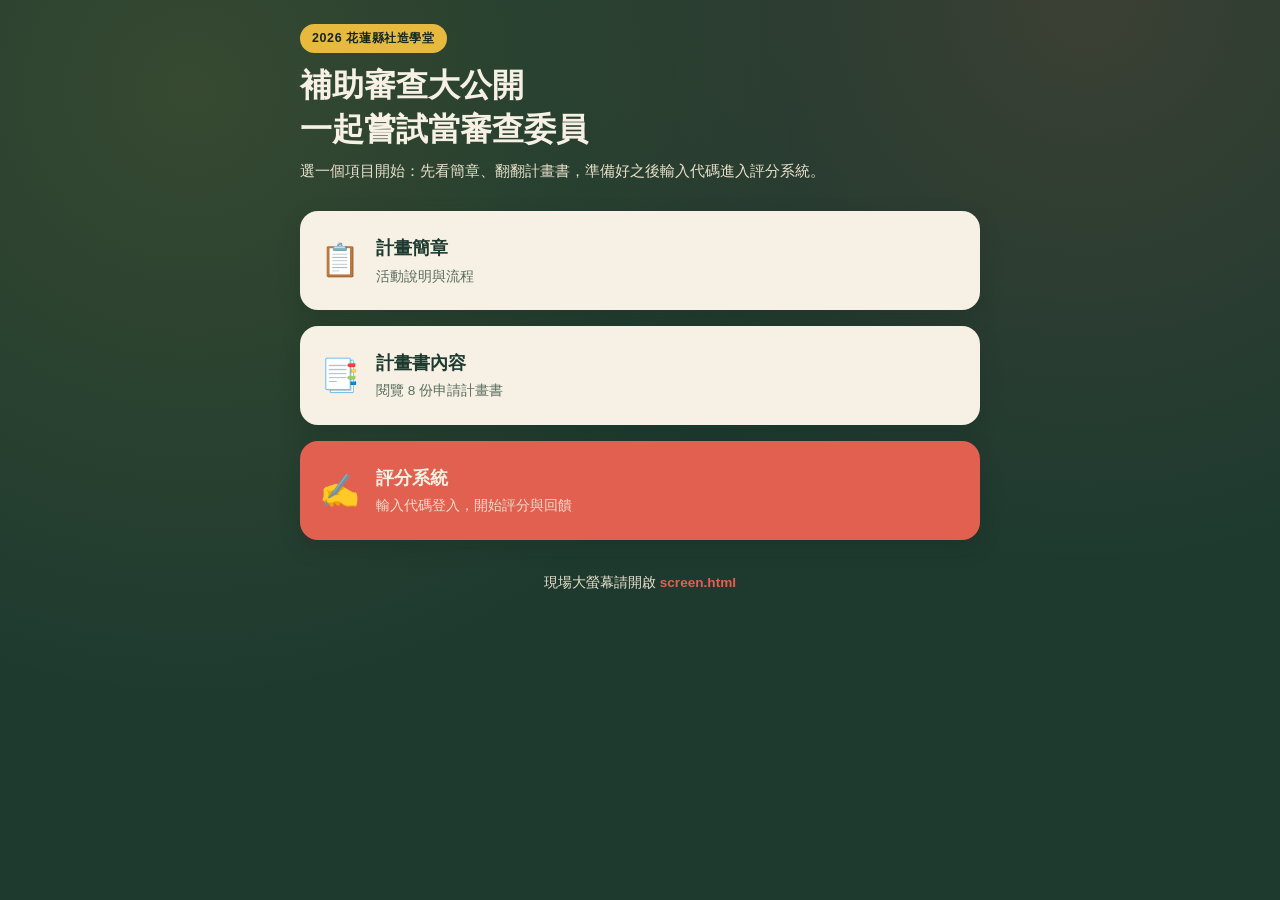
==== index.html @ 8f1ac2f1 "建立補助審查大公開活動網站初版 三大功能：參與者評分頁（計畫簡章/計畫書內容/評分系統）、現場投影展示頁（依階段切換內容）、後台管理頁（Firebase Auth 登入，控制階段、計畫書、參與者名單、" ====
<!doctype html>
<html lang="zh-Hant">
<head>
<meta charset="UTF-8" />
<meta name="viewport" content="width=device-width, initial-scale=1" />
<title>補助審查大公開｜一起嘗試當審查委員</title>
<link rel="stylesheet" href="css/style.css" />
</head>
<body>
<div class="wrap">
  <span class="eyebrow">2026 花蓮縣社造學堂</span>
  <h1 class="hero-title">補助審查大公開<br />一起嘗試當審查委員</h1>
  <p class="hero-sub">選一個項目開始：先看簡章、翻翻計畫書，準備好之後輸入代碼進入評分系統。</p>

  <div class="big-buttons">
    <a class="big-btn" href="brochure.html">
      <span class="icon">📋</span>
      <span>
        <span class="label">計畫簡章</span>
        <div class="desc">活動說明與流程</div>
      </span>
    </a>
    <a class="big-btn" href="plans.html">
      <span class="icon">📑</span>
      <span>
        <span class="label">計畫書內容</span>
        <div class="desc">閱覽 8 份申請計畫書</div>
      </span>
    </a>
    <a class="big-btn coral" href="score.html">
      <span class="icon">✍️</span>
      <span>
        <span class="label">評分系統</span>
        <div class="desc">輸入代碼登入，開始評分與回饋</div>
      </span>
    </a>
  </div>

  <p class="muted" style="margin-top:32px; text-align:center;">
    現場大螢幕請開啟 <a class="icon-link" href="screen.html">screen.html</a>
  </p>
</div>
</body>
</html>
---- css/style.css ----
/* 花蓮社造學堂｜補助審查大公開 — 共用樣式
   配色取自活動簡章：深綠底、奶油白文字區、珊瑚紅／芥黃點綴 */

:root {
  --green-deep: #1e3a2f;
  --green-darker: #142720;
  --green-mid: #2d5240;
  --cream: #f6f1e4;
  --cream-dim: #e9e1cc;
  --coral: #e2604f;
  --coral-dark: #c74a3a;
  --yellow: #e8b93f;
  --ink: #1e3a2f;
  --shadow: rgba(20, 39, 32, 0.25);
  --radius: 18px;
  --max-width: 720px;
}

* {
  box-sizing: border-box;
}

html, body {
  margin: 0;
  padding: 0;
}

body {
  font-family: "Noto Sans TC", "PingFang TC", "Microsoft JhengHei", sans-serif;
  background: var(--green-deep);
  background-image:
    radial-gradient(circle at 15% 10%, rgba(232, 185, 63, 0.12), transparent 45%),
    radial-gradient(circle at 85% 0%, rgba(226, 96, 79, 0.15), transparent 40%);
  color: var(--cream);
  min-height: 100vh;
  line-height: 1.65;
}

.wrap {
  max-width: var(--max-width);
  margin: 0 auto;
  padding: 24px 20px 60px;
}

/* 頂部標題列 */
.top-bar {
  display: flex;
  align-items: center;
  gap: 12px;
  padding: 6px 0 22px;
}

.top-bar .back-link {
  color: var(--cream);
  text-decoration: none;
  font-size: 0.95rem;
  opacity: 0.85;
  border: 1px solid rgba(246, 241, 228, 0.35);
  border-radius: 999px;
  padding: 6px 14px;
  white-space: nowrap;
}

.top-bar .back-link:hover {
  opacity: 1;
  border-color: var(--cream);
}

.top-bar h1 {
  font-size: 1.05rem;
  margin: 0;
  font-weight: 700;
  letter-spacing: 0.02em;
}

.eyebrow {
  display: inline-block;
  background: var(--yellow);
  color: var(--green-darker);
  font-weight: 700;
  font-size: 0.78rem;
  padding: 4px 12px;
  border-radius: 999px;
  margin-bottom: 10px;
  letter-spacing: 0.05em;
}

h1.hero-title {
  font-size: 1.7rem;
  margin: 0 0 6px;
  font-weight: 800;
  line-height: 1.4;
}

p.hero-sub {
  margin: 0 0 28px;
  color: var(--cream-dim);
  font-size: 0.95rem;
}

/* 大按鈕（首頁三大入口） */
.big-buttons {
  display: flex;
  flex-direction: column;
  gap: 16px;
}

.big-btn {
  display: flex;
  align-items: center;
  gap: 16px;
  background: var(--cream);
  color: var(--ink);
  border: none;
  border-radius: var(--radius);
  padding: 22px 20px;
  text-decoration: none;
  box-shadow: 0 8px 20px var(--shadow);
  transition: transform 0.15s ease, box-shadow 0.15s ease;
  cursor: pointer;
  font-family: inherit;
  text-align: left;
  width: 100%;
}

.big-btn:hover {
  transform: translateY(-2px);
  box-shadow: 0 12px 26px var(--shadow);
}

.big-btn:active {
  transform: translateY(0);
}

.big-btn .icon {
  font-size: 2rem;
  flex-shrink: 0;
}

.big-btn .label {
  font-size: 1.15rem;
  font-weight: 800;
}

.big-btn .desc {
  font-size: 0.85rem;
  color: #5a6d5f;
  margin-top: 2px;
}

.big-btn.coral {
  background: var(--coral);
  color: var(--cream);
}
.big-btn.coral .desc {
  color: rgba(246, 241, 228, 0.85);
}

/* 卡片 */
.card {
  background: var(--cream);
  color: var(--ink);
  border-radius: var(--radius);
  padding: 20px;
  box-shadow: 0 6px 18px var(--shadow);
  margin-bottom: 16px;
}

.card h2 {
  margin-top: 0;
  font-size: 1.15rem;
}

.card p {
  color: #4b5c4f;
}

/* 列表按鈕（計畫書清單） */
.list-btn {
  display: flex;
  justify-content: space-between;
  align-items: center;
  width: 100%;
  background: var(--cream);
  color: var(--ink);
  border: none;
  border-radius: 14px;
  padding: 16px 18px;
  margin-bottom: 12px;
  font-size: 1rem;
  font-weight: 700;
  text-align: left;
  cursor: pointer;
  box-shadow: 0 4px 12px var(--shadow);
  font-family: inherit;
}

.list-btn .arrow {
  color: var(--coral);
  font-size: 1.2rem;
}

.list-btn .rank-badge {
  background: var(--yellow);
  color: var(--green-darker);
  font-weight: 800;
  border-radius: 999px;
  padding: 3px 10px;
  font-size: 0.85rem;
  margin-right: 10px;
}

/* 按鈕 */
.btn {
  display: inline-block;
  background: var(--coral);
  color: var(--cream);
  border: none;
  border-radius: 999px;
  padding: 12px 26px;
  font-weight: 700;
  font-size: 1rem;
  cursor: pointer;
  text-decoration: none;
  font-family: inherit;
}

.btn:hover {
  background: var(--coral-dark);
}

.btn.secondary {
  background: transparent;
  border: 1.5px solid var(--cream);
  color: var(--cream);
}

.btn.small {
  padding: 8px 18px;
  font-size: 0.85rem;
}

.btn:disabled {
  opacity: 0.5;
  cursor: not-allowed;
}

/* 表單 */
label {
  display: block;
  font-weight: 700;
  margin-bottom: 6px;
  font-size: 0.9rem;
}

input[type="text"],
input[type="password"],
input[type="email"],
input[type="url"],
input[type="number"],
textarea,
select {
  width: 100%;
  padding: 11px 14px;
  border-radius: 10px;
  border: 1.5px solid #d8d0b8;
  font-size: 1rem;
  font-family: inherit;
  margin-bottom: 16px;
  background: #fff;
  color: var(--ink);
}

textarea {
  min-height: 100px;
  resize: vertical;
}

.field-row {
  display: flex;
  gap: 12px;
}
.field-row > * {
  flex: 1;
}

/* 評分滑桿 */
.score-item {
  margin-bottom: 18px;
  padding-bottom: 16px;
  border-bottom: 1px solid #e5ded0;
}
.score-item:last-of-type {
  border-bottom: none;
}
.score-item .score-head {
  display: flex;
  justify-content: space-between;
  align-items: baseline;
  margin-bottom: 6px;
}
.score-item .score-head .name {
  font-weight: 700;
}
.score-item .score-head .value {
  font-weight: 800;
  color: var(--coral-dark);
}
.score-item input[type="range"] {
  width: 100%;
  accent-color: var(--coral);
}
.score-item .hint {
  font-size: 0.78rem;
  color: #7a8a7d;
  margin-top: 2px;
}

.total-box {
  display: flex;
  justify-content: space-between;
  align-items: center;
  background: var(--green-mid);
  color: var(--cream);
  border-radius: 14px;
  padding: 16px 18px;
  margin: 18px 0;
  font-weight: 800;
  font-size: 1.1rem;
}

/* 狀態文字 */
.status-pill {
  display: inline-flex;
  align-items: center;
  gap: 6px;
  background: rgba(246, 241, 228, 0.12);
  border: 1px solid rgba(246, 241, 228, 0.3);
  border-radius: 999px;
  padding: 6px 14px;
  font-size: 0.85rem;
  margin-bottom: 8px;
}

.status-pill .dot {
  width: 8px;
  height: 8px;
  border-radius: 50%;
  background: var(--yellow);
}

.msg {
  border-radius: 12px;
  padding: 12px 16px;
  margin-bottom: 16px;
  font-size: 0.9rem;
}
.msg.error {
  background: #fbe1dc;
  color: #a13324;
}
.msg.ok {
  background: #dcecd8;
  color: #2c5c2a;
}

.muted {
  color: var(--cream-dim);
  font-size: 0.85rem;
}

.empty-state {
  text-align: center;
  padding: 40px 20px;
  color: var(--cream-dim);
}

/* 全螢幕展示頁 (screen.html) */
.screen-body {
  min-height: 100vh;
  display: flex;
  flex-direction: column;
  align-items: center;
  justify-content: center;
  padding: 40px;
  text-align: center;
}

.screen-fulltext {
  max-width: 900px;
  font-size: 1.6rem;
  white-space: pre-wrap;
  line-height: 1.9;
}

.screen-fulltext h2 {
  font-size: 2rem;
  color: var(--yellow);
  margin-bottom: 24px;
}

.rank-table {
  width: 100%;
  max-width: 800px;
  text-align: left;
}

.rank-row {
  display: flex;
  align-items: center;
  gap: 18px;
  background: var(--cream);
  color: var(--ink);
  border-radius: 16px;
  padding: 18px 24px;
  margin-bottom: 14px;
  cursor: pointer;
  box-shadow: 0 6px 16px var(--shadow);
  transition: transform 0.15s ease;
}
.rank-row:hover {
  transform: translateY(-2px);
}
.rank-row .rank-num {
  font-size: 1.6rem;
  font-weight: 800;
  color: var(--coral);
  width: 40px;
  flex-shrink: 0;
}
.rank-row .rank-name {
  flex: 1;
  font-size: 1.15rem;
  font-weight: 700;
}
.rank-row .rank-score {
  font-size: 1.4rem;
  font-weight: 800;
}

/* 回饋卡片 */
.feedback-item {
  background: #fff;
  border-radius: 12px;
  padding: 14px 16px;
  margin-bottom: 10px;
  text-align: left;
}
.feedback-item .fi-head {
  display: flex;
  justify-content: space-between;
  font-weight: 700;
  margin-bottom: 4px;
}
.feedback-item .fi-scores {
  font-size: 0.8rem;
  color: #6a7a6d;
  margin-bottom: 6px;
}

/* 後台表格 */
table.admin-table {
  width: 100%;
  border-collapse: collapse;
  background: var(--cream);
  color: var(--ink);
  border-radius: 12px;
  overflow: hidden;
  font-size: 0.88rem;
}
table.admin-table th, table.admin-table td {
  padding: 10px 12px;
  border-bottom: 1px solid #e5ded0;
  text-align: left;
}
table.admin-table th {
  background: #ece4cf;
  font-weight: 800;
}

.tab-bar {
  display: flex;
  gap: 8px;
  margin-bottom: 20px;
  overflow-x: auto;
}
.tab-bar button {
  background: rgba(246, 241, 228, 0.12);
  border: 1px solid rgba(246, 241, 228, 0.3);
  color: var(--cream);
  padding: 9px 16px;
  border-radius: 999px;
  font-family: inherit;
  font-size: 0.88rem;
  cursor: pointer;
  white-space: nowrap;
}
.tab-bar button.active {
  background: var(--coral);
  border-color: var(--coral);
  color: #fff;
  font-weight: 700;
}

.tab-panel {
  display: none;
}
.tab-panel.active {
  display: block;
}

.inline-form {
  display: flex;
  gap: 10px;
  flex-wrap: wrap;
  align-items: flex-end;
}
.inline-form > div {
  flex: 1;
  min-width: 140px;
}
.inline-form input, .inline-form select {
  margin-bottom: 0;
}

.icon-link {
  color: var(--coral);
  text-decoration: none;
  font-weight: 700;
  font-size: 0.85rem;
}

@media (min-width: 640px) {
  h1.hero-title { font-size: 2rem; }
  .screen-fulltext { font-size: 2rem; }
}
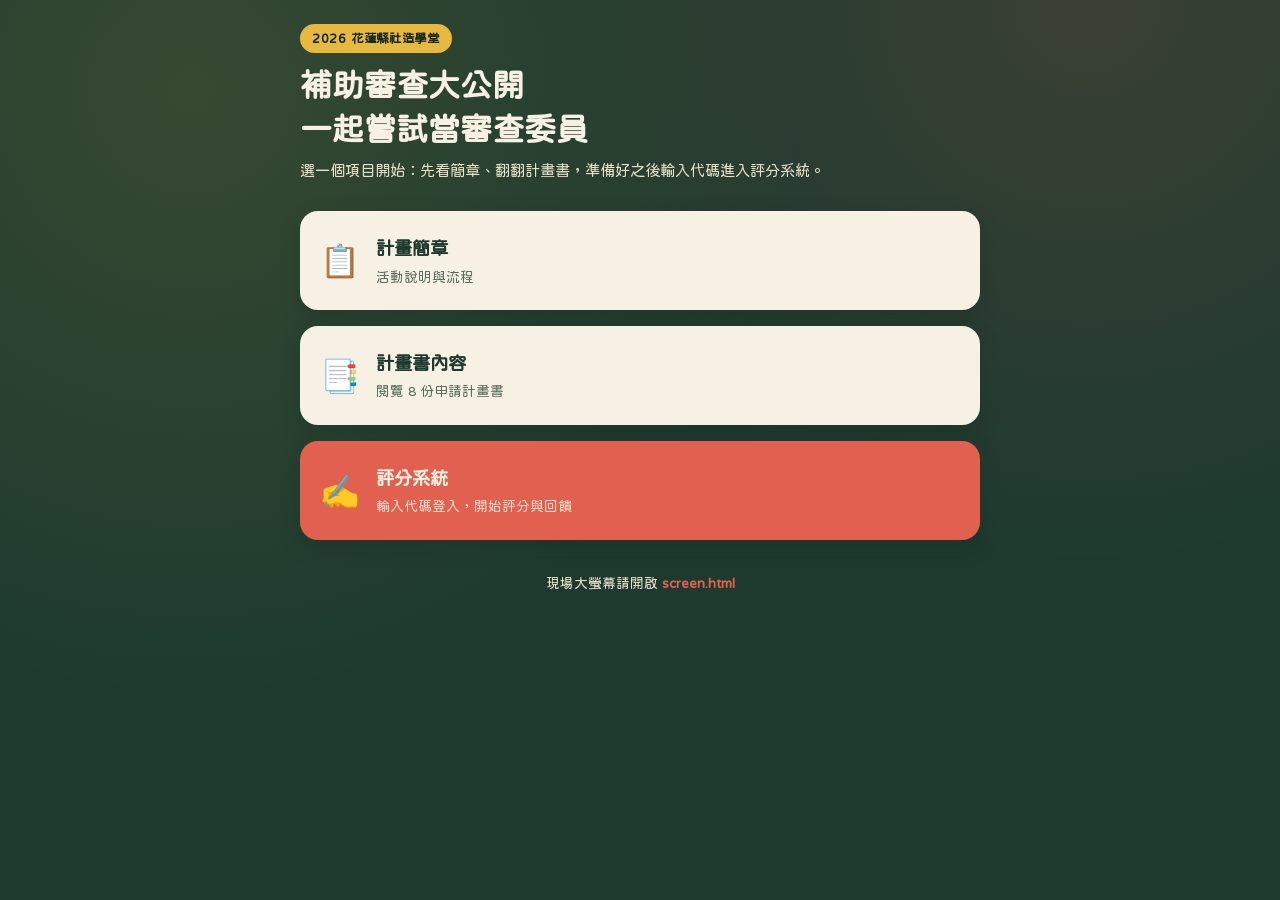
==== commit 8e5ed9ed: "全站字體改用 OPEN 粉圓（Huninn） 透過 Google Fonts 載入 justfont 的 OPEN 粉圓開源字型，套用到所有頁面，找不到時退回原本的 Noto Sans TC 等字體。" ====
--- a/index.html
+++ b/index.html
@@ -4,6 +4,9 @@
 <meta charset="UTF-8" />
 <meta name="viewport" content="width=device-width, initial-scale=1" />
 <title>補助審查大公開｜一起嘗試當審查委員</title>
+<link rel="preconnect" href="https://fonts.googleapis.com" />
+<link rel="preconnect" href="https://fonts.gstatic.com" crossorigin />
+<link href="https://fonts.googleapis.com/css2?family=Huninn&display=swap" rel="stylesheet" />
 <link rel="stylesheet" href="css/style.css" />
 </head>
 <body>
--- a/css/style.css
+++ b/css/style.css
@@ -26,7 +26,7 @@
 }
 
 body {
-  font-family: "Noto Sans TC", "PingFang TC", "Microsoft JhengHei", sans-serif;
+  font-family: "Huninn", "Noto Sans TC", "PingFang TC", "Microsoft JhengHei", sans-serif;
   background: var(--green-deep);
   background-image:
     radial-gradient(circle at 15% 10%, rgba(232, 185, 63, 0.12), transparent 45%),
@@ -438,24 +438,39 @@
   font-weight: 800;
 }
 
-/* 回饋卡片 */
+/* 回饋卡片（現場大螢幕用，字級對齊計畫標題層級，確保遠距離看得清楚） */
 .feedback-item {
   background: #fff;
+  color: var(--ink);
   border-radius: 12px;
-  padding: 14px 16px;
+  padding: 20px 22px;
+  margin-bottom: 14px;
+  text-align: left;
+}
+.feedback-item .fi-head {
+  display: flex;
+  justify-content: space-between;
+  align-items: baseline;
+  gap: 16px;
+  font-size: 1.5rem;
+  font-weight: 800;
+  color: var(--ink);
+  margin-bottom: 8px;
+}
+.feedback-item .fi-head .fi-score {
+  color: var(--coral-dark);
+  flex-shrink: 0;
+}
+.feedback-item .fi-scores {
+  font-size: 1.1rem;
+  font-weight: 600;
+  color: var(--ink);
   margin-bottom: 10px;
-  text-align: left;
-}
-.feedback-item .fi-head {
-  display: flex;
-  justify-content: space-between;
-  font-weight: 700;
-  margin-bottom: 4px;
-}
-.feedback-item .fi-scores {
-  font-size: 0.8rem;
-  color: #6a7a6d;
-  margin-bottom: 6px;
+}
+.feedback-item .fi-comment {
+  font-size: 1.15rem;
+  color: var(--ink);
+  line-height: 1.6;
 }
 
 /* 後台表格 */
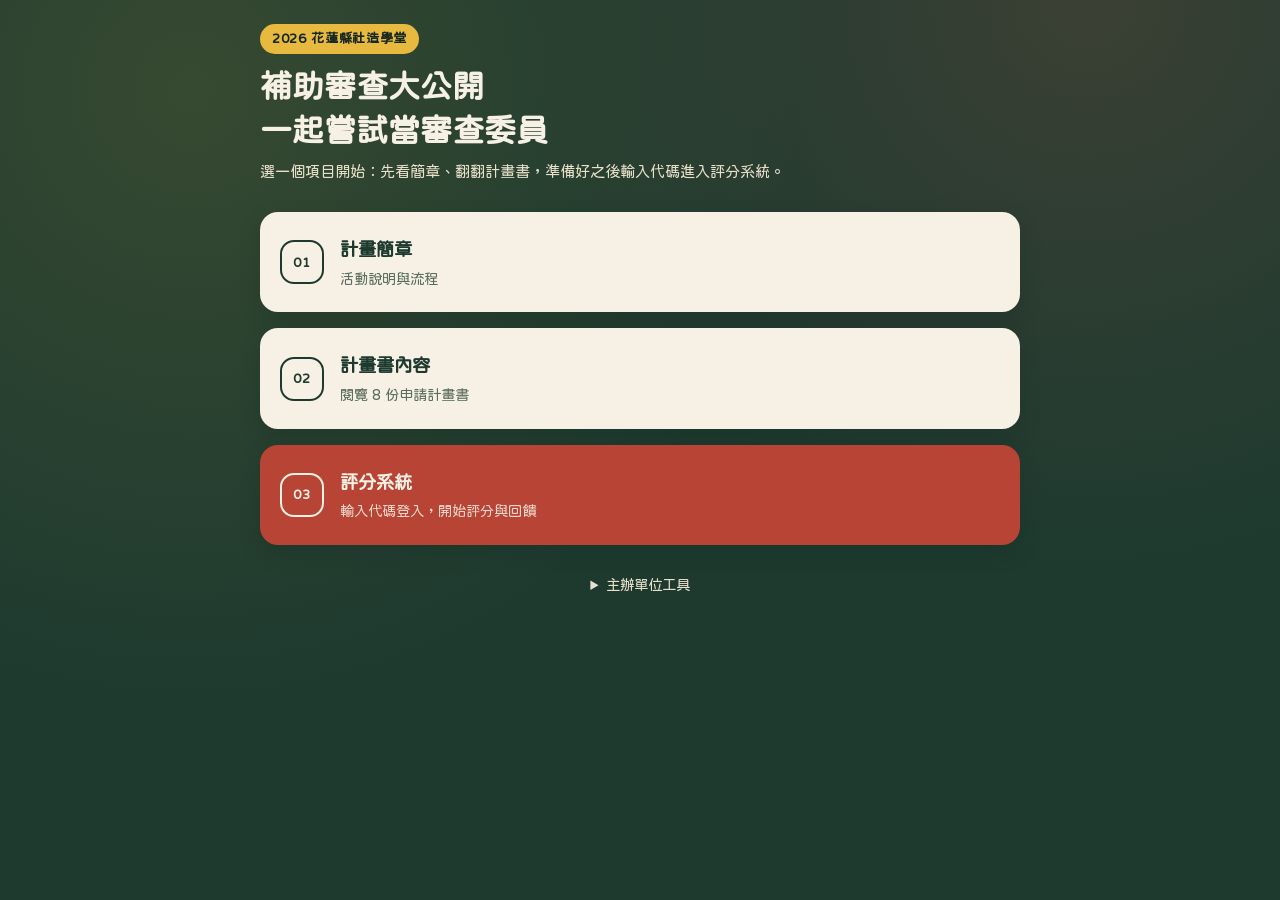
==== commit a5aa4f44: "安全性、無障礙與評分流程強化 - 新增 escapeHtml/safeExternalUrl，修補參與者姓名、回饋內容、計畫連結未逸碼就塞進 innerHTML 的儲存型 XSS 風險，並擋下非 ht" ====
--- a/index.html
+++ b/index.html
@@ -3,35 +3,39 @@
 <head>
 <meta charset="UTF-8" />
 <meta name="viewport" content="width=device-width, initial-scale=1" />
+<meta name="theme-color" content="#1e3a2f" />
+<meta name="description" content="2026 花蓮縣社造學堂補助審查體驗：閱讀簡章、查看計畫書並進行評分。" />
 <title>補助審查大公開｜一起嘗試當審查委員</title>
+<link rel="icon" href="favicon.svg" type="image/svg+xml" />
 <link rel="preconnect" href="https://fonts.googleapis.com" />
 <link rel="preconnect" href="https://fonts.gstatic.com" crossorigin />
 <link href="https://fonts.googleapis.com/css2?family=Huninn&display=swap" rel="stylesheet" />
 <link rel="stylesheet" href="css/style.css" />
 </head>
 <body>
-<div class="wrap">
+<a class="skip-link" href="#main-content">跳到主要內容</a>
+<main class="wrap" id="main-content">
   <span class="eyebrow">2026 花蓮縣社造學堂</span>
   <h1 class="hero-title">補助審查大公開<br />一起嘗試當審查委員</h1>
   <p class="hero-sub">選一個項目開始：先看簡章、翻翻計畫書，準備好之後輸入代碼進入評分系統。</p>
 
   <div class="big-buttons">
     <a class="big-btn" href="brochure.html">
-      <span class="icon">📋</span>
+      <span class="icon" aria-hidden="true">01</span>
       <span>
         <span class="label">計畫簡章</span>
         <div class="desc">活動說明與流程</div>
       </span>
     </a>
     <a class="big-btn" href="plans.html">
-      <span class="icon">📑</span>
+      <span class="icon" aria-hidden="true">02</span>
       <span>
         <span class="label">計畫書內容</span>
         <div class="desc">閱覽 8 份申請計畫書</div>
       </span>
     </a>
     <a class="big-btn coral" href="score.html">
-      <span class="icon">✍️</span>
+      <span class="icon" aria-hidden="true">03</span>
       <span>
         <span class="label">評分系統</span>
         <div class="desc">輸入代碼登入，開始評分與回饋</div>
@@ -39,9 +43,10 @@
     </a>
   </div>
 
-  <p class="muted" style="margin-top:32px; text-align:center;">
-    現場大螢幕請開啟 <a class="icon-link" href="screen.html">screen.html</a>
-  </p>
-</div>
+  <details class="organizer-tools">
+    <summary>主辦單位工具</summary>
+    <a class="icon-link" href="screen.html">開啟現場展示</a>
+  </details>
+</main>
 </body>
 </html>
--- a/css/style.css
+++ b/css/style.css
@@ -7,13 +7,14 @@
   --green-mid: #2d5240;
   --cream: #f6f1e4;
   --cream-dim: #e9e1cc;
-  --coral: #e2604f;
-  --coral-dark: #c74a3a;
+  --coral: #b84436;
+  --coral-dark: #963126;
   --yellow: #e8b93f;
   --ink: #1e3a2f;
   --shadow: rgba(20, 39, 32, 0.25);
   --radius: 18px;
-  --max-width: 720px;
+  --max-width: 800px;
+  --focus: #ffd45c;
 }
 
 * {
@@ -36,11 +37,37 @@
   line-height: 1.65;
 }
 
+a, button, input, textarea, select {
+  -webkit-tap-highlight-color: transparent;
+}
+
+:focus-visible {
+  outline: 3px solid var(--focus);
+  outline-offset: 3px;
+}
+
+.skip-link {
+  position: fixed;
+  z-index: 999;
+  top: 12px;
+  left: 12px;
+  padding: 10px 16px;
+  border-radius: 10px;
+  background: var(--cream);
+  color: var(--ink);
+  font-weight: 800;
+  transform: translateY(-160%);
+}
+.skip-link:focus { transform: translateY(0); }
+
 .wrap {
   max-width: var(--max-width);
   margin: 0 auto;
   padding: 24px 20px 60px;
 }
+
+.wrap.admin-wrap { max-width: 1180px; }
+.login-card { max-width: 460px; margin-inline: auto; }
 
 /* 頂部標題列 */
 .top-bar {
@@ -78,7 +105,7 @@
   background: var(--yellow);
   color: var(--green-darker);
   font-weight: 700;
-  font-size: 0.78rem;
+  font-size: 0.82rem;
   padding: 4px 12px;
   border-radius: 999px;
   margin-bottom: 10px;
@@ -133,7 +160,15 @@
 }
 
 .big-btn .icon {
-  font-size: 2rem;
+  display: grid;
+  place-items: center;
+  width: 44px;
+  height: 44px;
+  border: 2px solid currentColor;
+  border-radius: 14px;
+  font-size: 0.82rem;
+  font-weight: 800;
+  letter-spacing: 0.04em;
   flex-shrink: 0;
 }
 
@@ -143,7 +178,7 @@
 }
 
 .big-btn .desc {
-  font-size: 0.85rem;
+  font-size: 0.9rem;
   color: #5a6d5f;
   margin-top: 2px;
 }
@@ -198,6 +233,14 @@
 .list-btn .arrow {
   color: var(--coral);
   font-size: 1.2rem;
+}
+.list-btn[aria-disabled="true"] {
+  cursor: default;
+  opacity: 0.72;
+}
+.list-btn[aria-disabled="true"] .arrow {
+  color: #5a6d5f;
+  font-size: 0.82rem;
 }
 
 .list-btn .rank-badge {
@@ -235,9 +278,16 @@
   color: var(--cream);
 }
 
+.btn.secondary-on-light {
+  background: transparent;
+  border: 1.5px solid var(--coral);
+  color: var(--coral-dark);
+}
+.btn.secondary-on-light:hover { background: #f7ddd8; }
+
 .btn.small {
   padding: 8px 18px;
-  font-size: 0.85rem;
+  font-size: 0.9rem;
 }
 
 .btn:disabled {
@@ -306,13 +356,34 @@
   font-weight: 800;
   color: var(--coral-dark);
 }
+.score-item .score-head label { margin: 0; }
+.score-control {
+  display: grid;
+  grid-template-columns: minmax(0, 1fr) 74px;
+  gap: 14px;
+  align-items: center;
+}
 .score-item input[type="range"] {
   width: 100%;
   accent-color: var(--coral);
+  min-height: 44px;
+  margin: 0;
+}
+.score-number {
+  margin: 0 !important;
+  text-align: center;
+  font-weight: 800;
+}
+.range-labels {
+  display: flex;
+  justify-content: space-between;
+  padding-right: 88px;
+  color: #66766a;
+  font-size: 0.82rem;
 }
 .score-item .hint {
-  font-size: 0.78rem;
-  color: #7a8a7d;
+  font-size: 0.82rem;
+  color: #66766a;
   margin-top: 2px;
 }
 
@@ -366,14 +437,69 @@
 
 .muted {
   color: var(--cream-dim);
-  font-size: 0.85rem;
-}
+  font-size: 0.9rem;
+}
+
+.card .muted { color: #5a6d5f; }
+
+.progress-block { margin-bottom: 18px; }
+.progress-meta {
+  display: flex;
+  justify-content: space-between;
+  gap: 12px;
+  margin-bottom: 7px;
+  color: #5a6d5f;
+  font-size: 0.9rem;
+}
+.progress-track {
+  height: 8px;
+  overflow: hidden;
+  border-radius: 999px;
+  background: #ded7c5;
+}
+.progress-fill {
+  width: 0;
+  height: 100%;
+  border-radius: inherit;
+  background: var(--coral);
+  transition: width 0.2s ease;
+}
+.plan-toolbar {
+  display: flex;
+  flex-wrap: wrap;
+  align-items: flex-start;
+  justify-content: space-between;
+  gap: 12px;
+  margin-bottom: 18px;
+}
+.plan-toolbar h2 { margin-bottom: 0; }
+.score-actions {
+  display: grid;
+  grid-template-columns: 1fr;
+  gap: 10px;
+}
+.save-state {
+  min-height: 1.5em;
+  margin: 8px 0 0;
+  color: #5a6d5f;
+  font-size: 0.9rem;
+  text-align: center;
+}
+.plan-status {
+  display: inline-block;
+  margin-top: 3px;
+  color: #5f7063;
+  font-size: 0.88rem;
+  font-weight: 500;
+}
+.plan-status.done { color: #276331; font-weight: 800; }
 
 .empty-state {
   text-align: center;
   padding: 40px 20px;
   color: var(--cream-dim);
 }
+.card .empty-state { color: #5a6d5f; }
 
 /* 全螢幕展示頁 (screen.html) */
 .screen-body {
@@ -387,14 +513,17 @@
 }
 
 .screen-fulltext {
-  max-width: 900px;
-  font-size: 1.6rem;
+  width: 100%;
+  max-width: 1100px;
+  margin: 0 auto;
+  font-size: 2.4rem;
   white-space: pre-wrap;
   line-height: 1.9;
+  text-align: center;
 }
 
 .screen-fulltext h2 {
-  font-size: 2rem;
+  font-size: 3rem;
   color: var(--yellow);
   margin-bottom: 24px;
 }
@@ -412,14 +541,27 @@
   background: var(--cream);
   color: var(--ink);
   border-radius: 16px;
-  padding: 18px 24px;
+  padding: 18px 24px 18px 20px;
   margin-bottom: 14px;
   cursor: pointer;
   box-shadow: 0 6px 16px var(--shadow);
   transition: transform 0.15s ease;
+  border-left: 4px solid transparent;
+}
+.rank-row {
+  width: 100%;
+  font-family: inherit;
+  text-align: left;
+  border-top: 0;
+  border-right: 0;
+  border-bottom: 0;
 }
 .rank-row:hover {
   transform: translateY(-2px);
+}
+.rank-row.top3 {
+  background: var(--yellow);
+  border-left-color: var(--coral-dark);
 }
 .rank-row .rank-num {
   font-size: 1.6rem;
@@ -427,6 +569,9 @@
   color: var(--coral);
   width: 40px;
   flex-shrink: 0;
+}
+.rank-row.top3 .rank-num {
+  color: var(--ink);
 }
 .rank-row .rank-name {
   flex: 1;
@@ -483,6 +628,9 @@
   overflow: hidden;
   font-size: 0.88rem;
 }
+.table-scroll { overflow-x: auto; border-radius: 12px; }
+.table-scroll table { min-width: 680px; }
+#scores-table-wrap table { min-width: 1050px; }
 table.admin-table th, table.admin-table td {
   padding: 10px 12px;
   border-bottom: 1px solid #e5ded0;
@@ -517,6 +665,27 @@
   font-weight: 700;
 }
 
+.stage-btn[aria-pressed="true"] {
+  background: var(--yellow);
+  color: var(--green-darker);
+  box-shadow: 0 0 0 3px rgba(232, 185, 63, 0.25);
+}
+
+.screen-status {
+  margin: -14px 0 18px;
+  color: var(--cream-dim);
+  font-size: 1rem;
+}
+
+.organizer-tools {
+  margin-top: 28px;
+  text-align: center;
+  color: var(--cream-dim);
+  font-size: 0.9rem;
+}
+.organizer-tools summary { cursor: pointer; }
+.organizer-tools a { display: inline-block; margin-top: 8px; }
+
 .tab-panel {
   display: none;
 }
@@ -539,13 +708,62 @@
 }
 
 .icon-link {
-  color: var(--coral);
+  color: var(--focus);
   text-decoration: none;
   font-weight: 700;
   font-size: 0.85rem;
 }
+.card .icon-link,
+.admin-table .icon-link { color: var(--coral-dark); }
 
 @media (min-width: 640px) {
   h1.hero-title { font-size: 2rem; }
-  .screen-fulltext { font-size: 2rem; }
-}
+  .screen-fulltext { font-size: 2.8rem; }
+  .score-actions { grid-template-columns: minmax(0, 1fr) auto; }
+}
+
+@media (max-width: 639px) {
+  .wrap { padding: 20px 16px 48px; }
+  .top-bar { padding-bottom: 18px; }
+  .card { padding: 18px; }
+  .score-control { grid-template-columns: minmax(0, 1fr) 68px; gap: 10px; }
+  .range-labels { padding-right: 78px; }
+  .score-actions {
+    position: sticky;
+    bottom: 0;
+    z-index: 5;
+    margin: 0 -8px -8px;
+    padding: 12px 8px 8px;
+    background: linear-gradient(transparent, var(--cream) 18%);
+  }
+  .inline-form > div { min-width: 100%; }
+  .admin-table th:first-child,
+  .admin-table td:first-child {
+    position: sticky;
+    left: 0;
+    z-index: 1;
+    background: var(--cream);
+    box-shadow: 4px 0 8px rgba(20, 39, 32, 0.08);
+  }
+  .admin-table th:first-child { background: #ece4cf; }
+  .screen-body { padding: 24px 16px; }
+  .screen-fulltext { font-size: clamp(1.55rem, 7vw, 2.2rem); }
+}
+
+@media (min-width: 1200px) {
+  .screen-body { padding: 32px 5vw; }
+  .rank-table, #detail-panel { max-width: 1100px !important; }
+  .rank-row { padding: 15px 28px; margin-bottom: 10px; }
+  .rank-row .rank-name { font-size: 1.35rem; }
+  .rank-row .rank-score { font-size: 1.65rem; }
+  .feedback-item .fi-comment { font-size: 1.3rem; }
+}
+
+@media (prefers-reduced-motion: reduce) {
+  *, *::before, *::after {
+    scroll-behavior: auto !important;
+    transition-duration: 0.01ms !important;
+    animation-duration: 0.01ms !important;
+    animation-iteration-count: 1 !important;
+  }
+}
